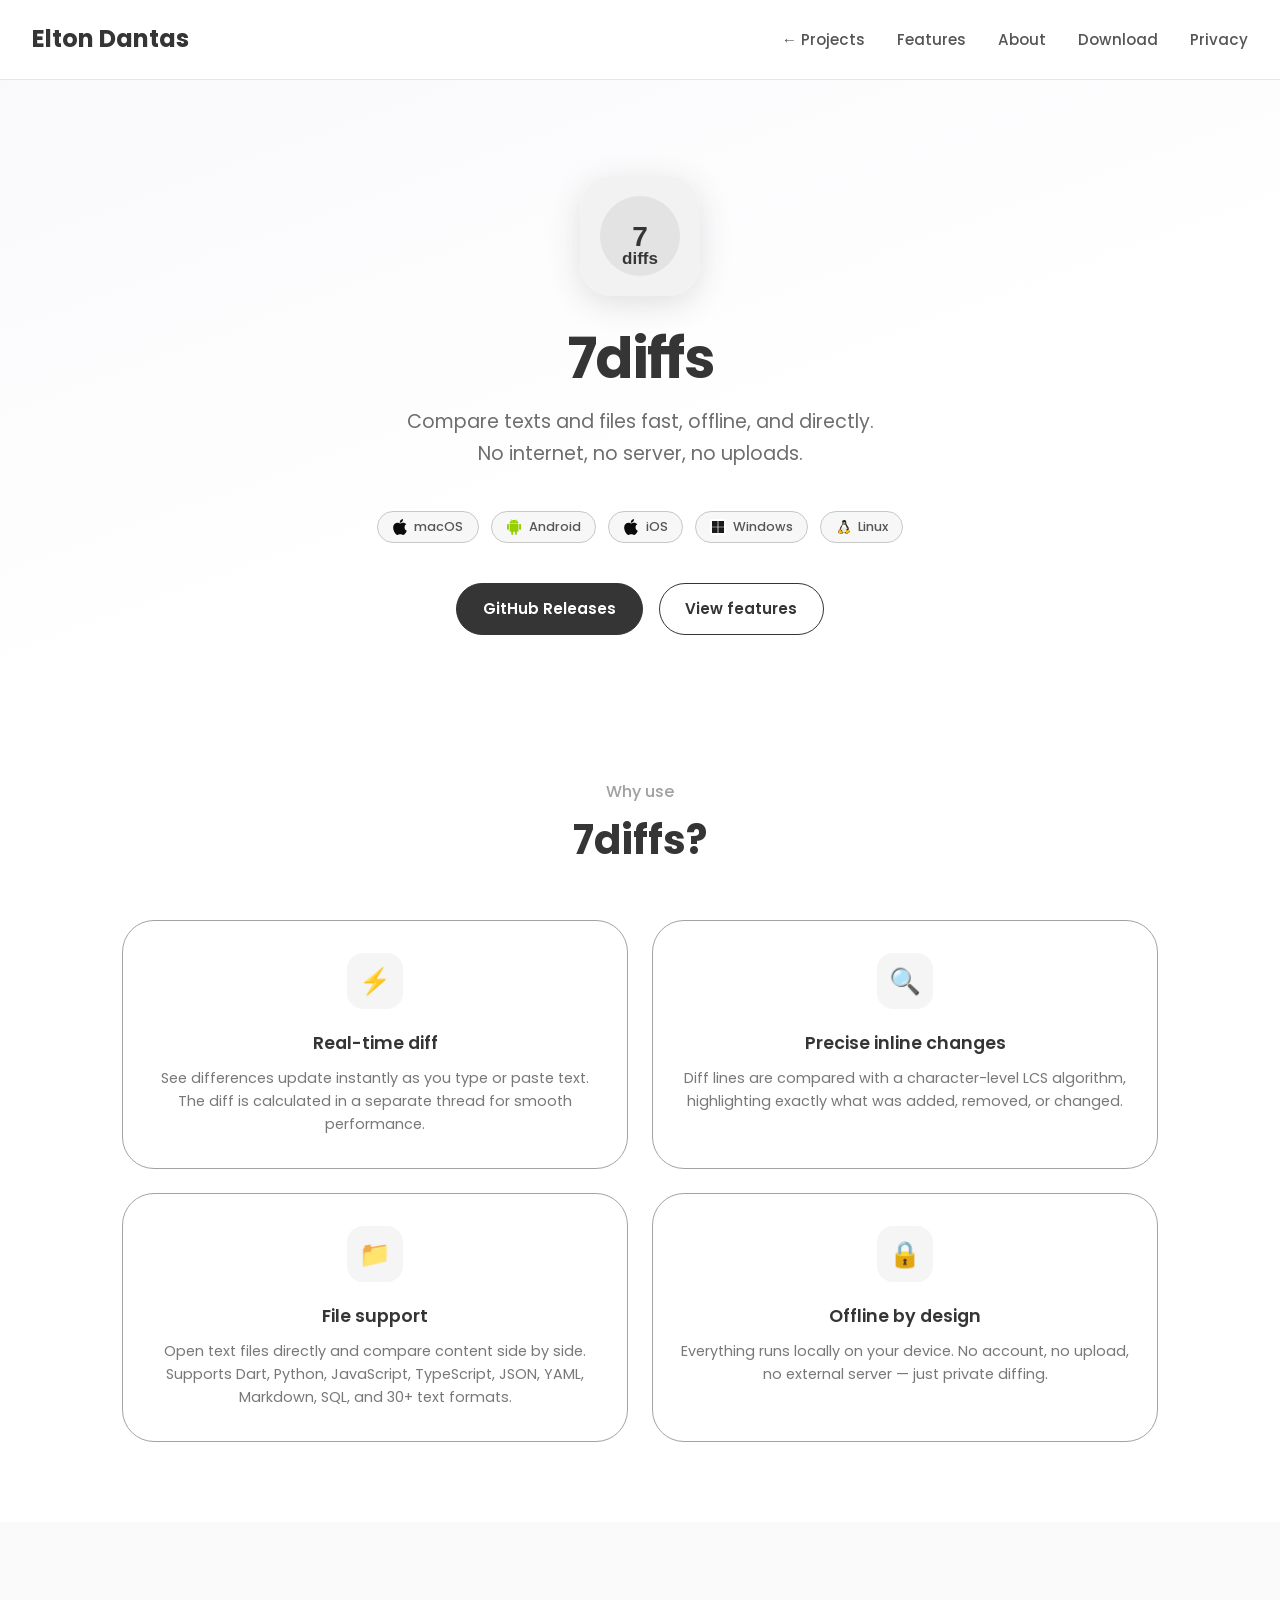
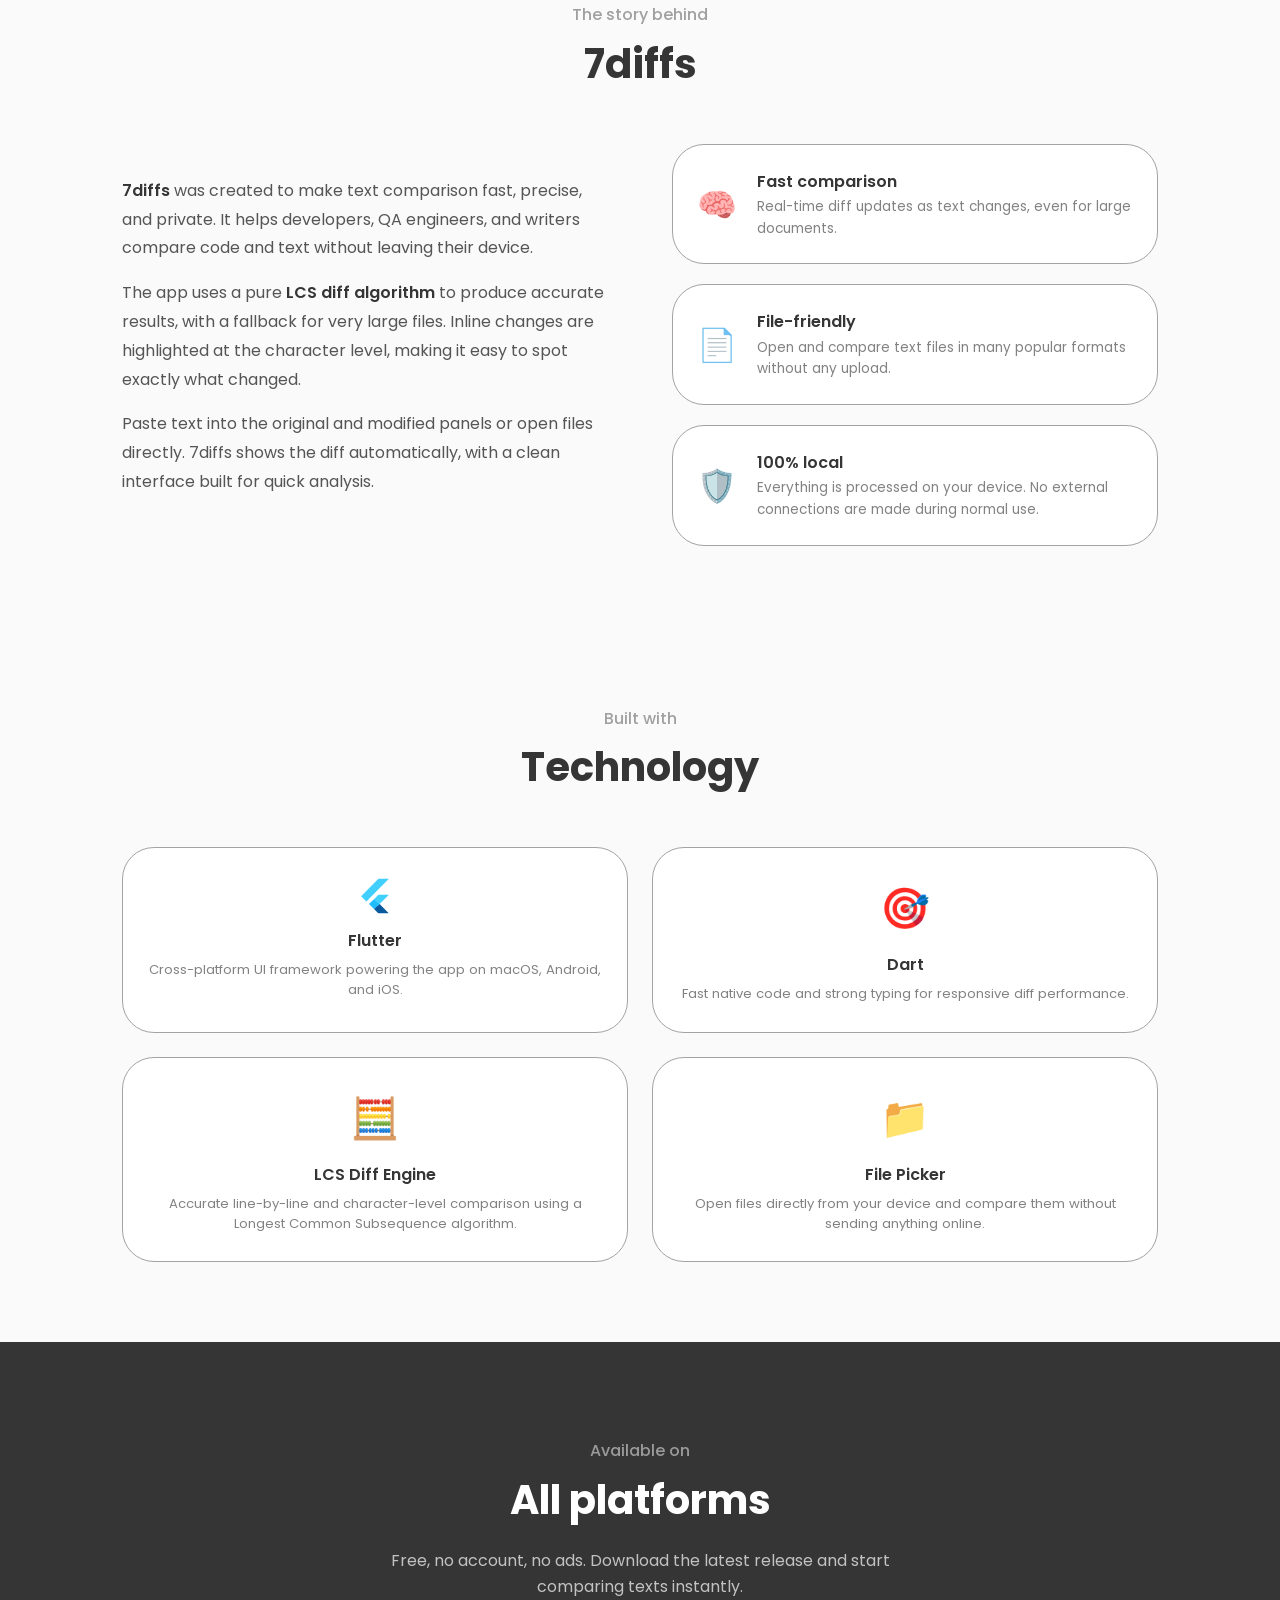
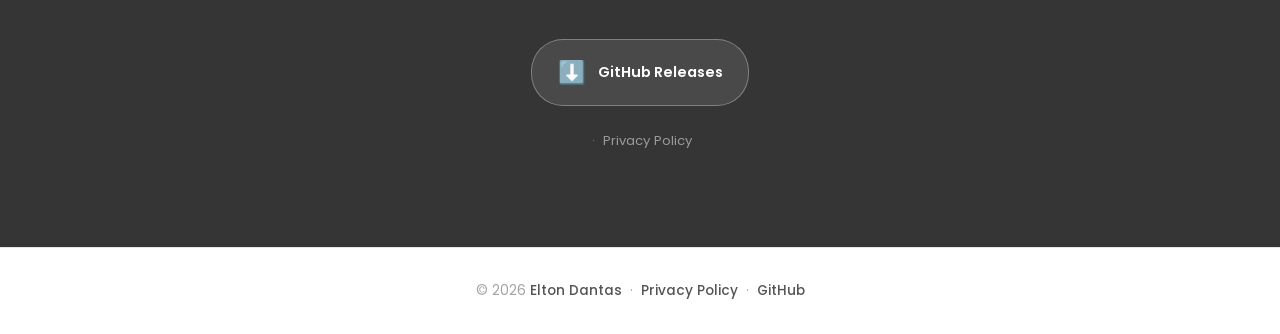
==== projects/7diffs/index.html @ 69fb4c07 "update projects" ====
<!DOCTYPE html>
<html lang="en">

<head>
    <meta charset="UTF-8" />
    <meta http-equiv="X-UA-Compatible" content="IE=edge" />
    <meta name="viewport" content="width=device-width, initial-scale=1.0" />
    <title>7diffs – Offline Text Diff Tool | Elton Dantas</title>
    <meta name="description" content="7diffs is an offline text diff tool with real-time comparison, inline highlights, and file support." />
    <link rel="stylesheet" href="style.css" />
</head>

<body>

    <!-- Desktop Nav -->
    <nav id="desktop-nav">
        <a href="../../index.html" class="logo" style="cursor: pointer; text-decoration: none;">Elton Dantas</a>
        <ul class="nav-links">
            <li><a href="../../index.html#projects">← Projects</a></li>
            <li><a href="#features">Features</a></li>
            <li><a href="#about">About</a></li>
            <li><a href="#download">Download</a></li>
            <li><a href="privacy.html" class="nav-privacy">Privacy</a></li>
        </ul>
    </nav>

    <!-- Hamburger Nav -->
    <nav id="hamburger-nav">
        <a href="../../index.html" class="logo" style="cursor: pointer; text-decoration: none;">Elton Dantas</a>
        <div class="hamburger-menu">
            <div class="hamburger-icon" onclick="toggleMenu()">
                <span></span>
                <span></span>
                <span></span>
            </div>
            <div class="menu-links">
                <li><a href="../../index.html#projects" onclick="toggleMenu()">← Projects</a></li>
                <li><a href="#features" onclick="toggleMenu()">Features</a></li>
                <li><a href="#about" onclick="toggleMenu()">About</a></li>
                <li><a href="#download" onclick="toggleMenu()">Download</a></li>
                <li><a href="privacy.html" onclick="toggleMenu()">Privacy</a></li>
            </div>
        </div>
    </nav>

    <!-- Hero -->
    <section id="hero">
        <div class="app-icon">
            <img src="logo.svg" alt="7diffs logo" style="width:100%;height:100%;object-fit:contain;border-radius:2rem;" />
        </div>

        <h1 class="app-name">7diffs</h1>
        <p class="app-tagline">
            Compare texts and files fast, offline, and directly.<br />
            No internet, no server, no uploads.
        </p>

        <div class="platform-badges">
            <span class="badge"><img src="../assets/apple-color.svg" alt="macOS" /> macOS</span>
            <span class="badge"><img src="../assets/android-color.svg" alt="Android" /> Android</span>
            <span class="badge"><img src="../assets/apple-color.svg" alt="iOS" /> iOS</span>
            <span class="badge"><img src="../assets/windows.svg" alt="Windows" /> Windows</span>
            <span class="badge"><img src="../assets/linux.svg" alt="Linux" /> Linux</span>
        </div>

        <div class="btn-container">
            <a href="https://github.com/eltonccdantas/7diffs/releases" class="btn btn-color-1" target="_blank" rel="noopener">GitHub Releases</a>
            <a href="#features" class="btn btn-color-2">View features</a>
        </div>
    </section>

    <!-- Features -->
    <section id="features">
        <div class="container">
            <p class="section__text__p1">Why use</p>
            <h2 class="title">7diffs?</h2>

            <div class="features-grid">
                <div class="feature-card">
                    <div class="feature-icon">⚡</div>
                    <h3>Real-time diff</h3>
                    <p>See differences update instantly as you type or paste text. The diff is calculated in a separate thread for smooth performance.</p>
                </div>
                <div class="feature-card">
                    <div class="feature-icon">🔍</div>
                    <h3>Precise inline changes</h3>
                    <p>Diff lines are compared with a character-level LCS algorithm, highlighting exactly what was added, removed, or changed.</p>
                </div>
                <div class="feature-card">
                    <div class="feature-icon">📁</div>
                    <h3>File support</h3>
                    <p>Open text files directly and compare content side by side. Supports Dart, Python, JavaScript, TypeScript, JSON, YAML, Markdown, SQL, and 30+ text formats.</p>
                </div>
                <div class="feature-card">
                    <div class="feature-icon">🔒</div>
                    <h3>Offline by design</h3>
                    <p>Everything runs locally on your device. No account, no upload, no external server — just private diffing.</p>
                </div>
            </div>
        </div>
    </section>

    <!-- About -->
    <section id="about">
        <div class="container">
            <p class="section__text__p1">The story behind</p>
            <h2 class="title">7diffs</h2>

            <div class="about-content">
                <div class="about-text">
                    <p><strong>7diffs</strong> was created to make text comparison fast, precise, and private. It helps developers, QA engineers, and writers compare code and text without leaving their device.</p>
                    <p>The app uses a pure <strong>LCS diff algorithm</strong> to produce accurate results, with a fallback for very large files. Inline changes are highlighted at the character level, making it easy to spot exactly what changed.</p>
                    <p>Paste text into the original and modified panels or open files directly. 7diffs shows the diff automatically, with a clean interface built for quick analysis.</p>
                </div>

                <div class="about-stats">
                    <div class="stat-card">
                        <div class="stat-icon">🧠</div>
                        <div>
                            <h4>Fast comparison</h4>
                            <p>Real-time diff updates as text changes, even for large documents.</p>
                        </div>
                    </div>
                    <div class="stat-card">
                        <div class="stat-icon">📄</div>
                        <div>
                            <h4>File-friendly</h4>
                            <p>Open and compare text files in many popular formats without any upload.</p>
                        </div>
                    </div>
                    <div class="stat-card">
                        <div class="stat-icon">🛡️</div>
                        <div>
                            <h4>100% local</h4>
                            <p>Everything is processed on your device. No external connections are made during normal use.</p>
                        </div>
                    </div>
                </div>
            </div>
        </div>
    </section>

    <!-- Tech -->
    <section id="tech">
        <div class="container">
            <p class="section__text__p1">Built with</p>
            <h2 class="title">Technology</h2>

            <div class="tech-grid">
                <a class="tech-card" href="https://flutter.dev" target="_blank" rel="noopener">
                    <div class="tech-logo"><img src="../assets/flutter.svg" alt="Flutter" /></div>
                    <h3>Flutter</h3>
                    <p>Cross-platform UI framework powering the app on macOS, Android, and iOS.</p>
                </a>
                <a class="tech-card" href="https://dart.dev" target="_blank" rel="noopener">
                    <div class="tech-logo">🎯</div>
                    <h3>Dart</h3>
                    <p>Fast native code and strong typing for responsive diff performance.</p>
                </a>
                <div class="tech-card">
                    <div class="tech-logo">🧮</div>
                    <h3>LCS Diff Engine</h3>
                    <p>Accurate line-by-line and character-level comparison using a Longest Common Subsequence algorithm.</p>
                </div>
                <div class="tech-card">
                    <div class="tech-logo">📁</div>
                    <h3>File Picker</h3>
                    <p>Open files directly from your device and compare them without sending anything online.</p>
                </div>
            </div>
        </div>
    </section>

    <!-- Download -->
    <section id="download">
        <div class="container">
            <p class="section__text__p1">Available on</p>
            <h2 class="title">All platforms</h2>
            <p class="subtitle">Free, no account, no ads. Download the latest release and start comparing texts instantly.</p>

            <div class="download-buttons">
                <a href="https://github.com/eltonccdantas/7diffs/releases" class="store-btn" target="_blank" rel="noopener">
                    <span class="store-btn-icon">⬇️</span>
                    GitHub Releases
                </a>
            </div>

            <p class="download-note">
                &nbsp;·&nbsp;
                <a href="privacy.html" style="color: rgba(255,255,255,0.5);">Privacy Policy</a>
            </p>
        </div>
    </section>

    <!-- Footer -->
    <footer>
        <p>
            &copy; 2026 <a href="../../index.html">Elton Dantas</a>
            &nbsp;·&nbsp;
            <a href="privacy.html">Privacy Policy</a>
            &nbsp;·&nbsp;
            <a href="https://github.com/eltonccdantas/7diffs" target="_blank" rel="noopener">GitHub</a>
        </p>
    </footer>

    <script>
        function toggleMenu() {
            const menu = document.querySelector(".menu-links");
            const icon = document.querySelector(".hamburger-icon");
            menu.classList.toggle("open");
            icon.classList.toggle("open");
        }
    </script>

</body>

</html>
---- projects/7diffs/style.css ----
@import "../shared.css";
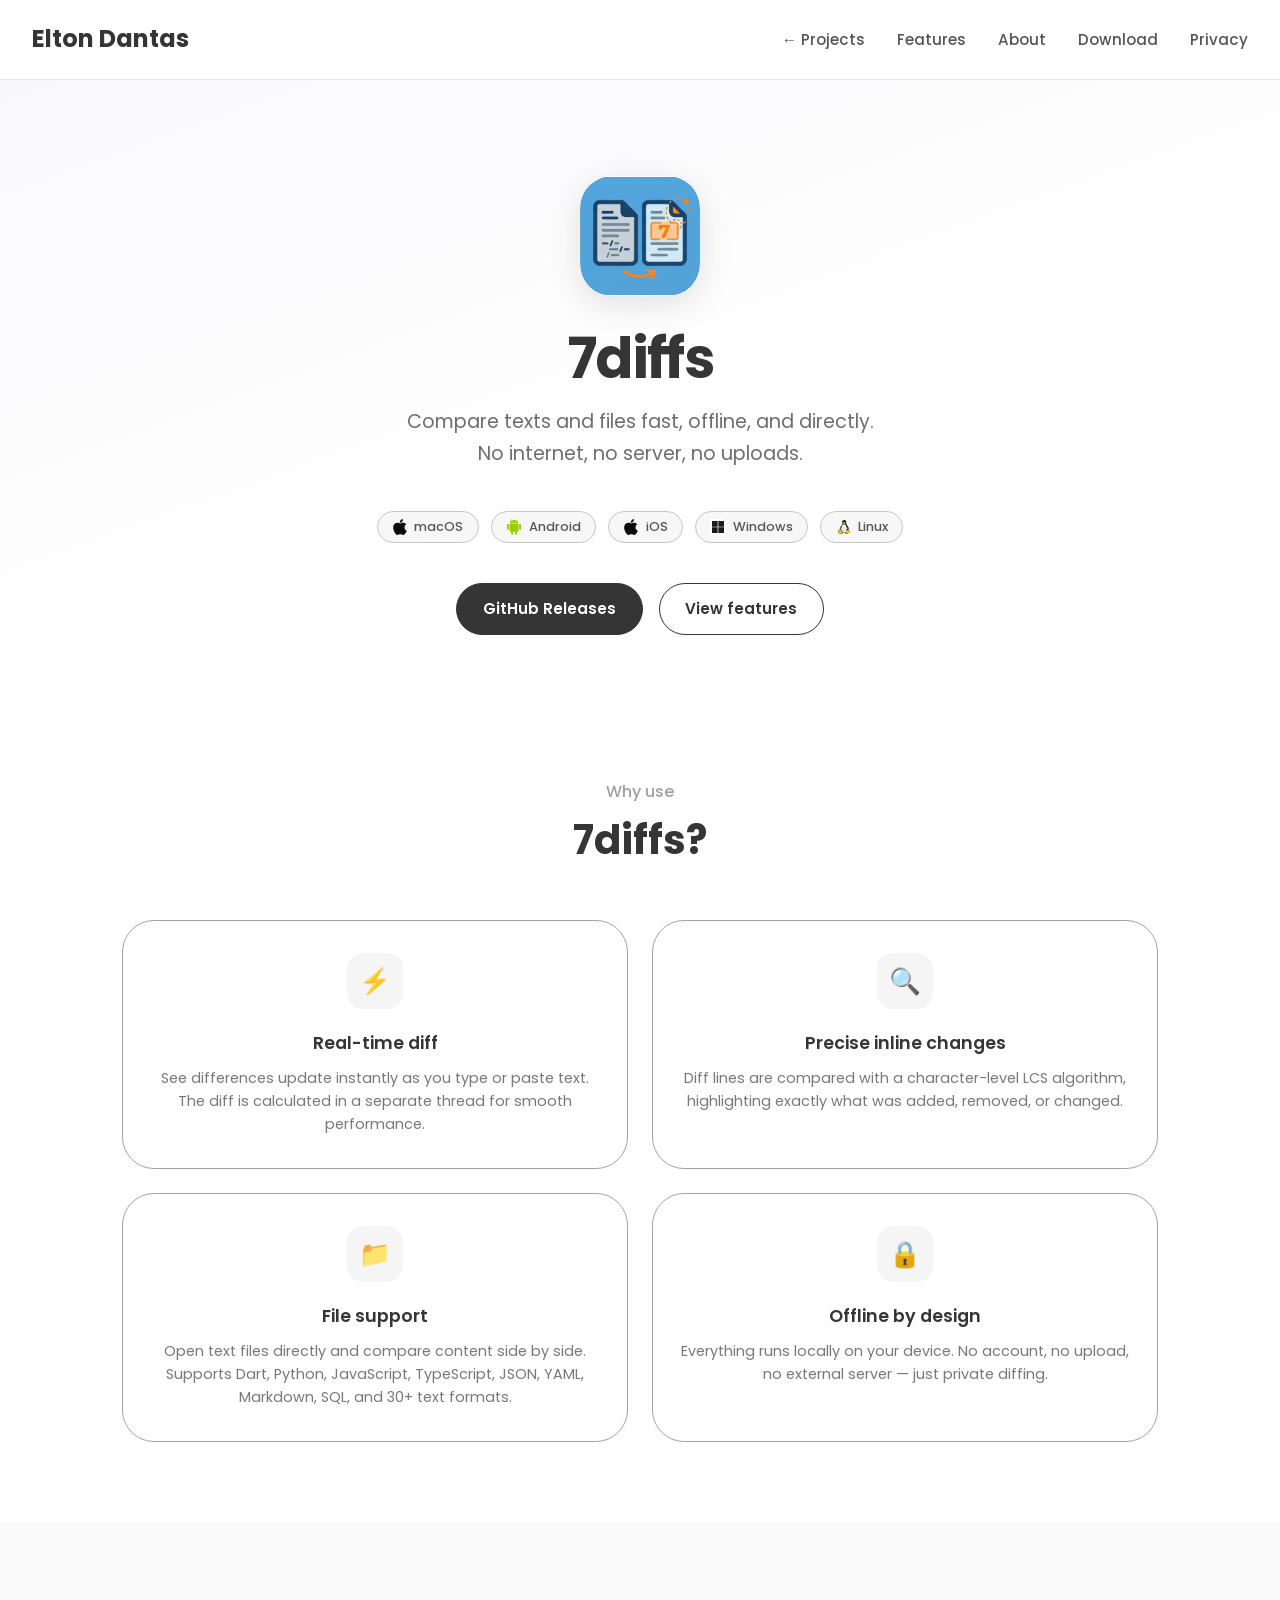
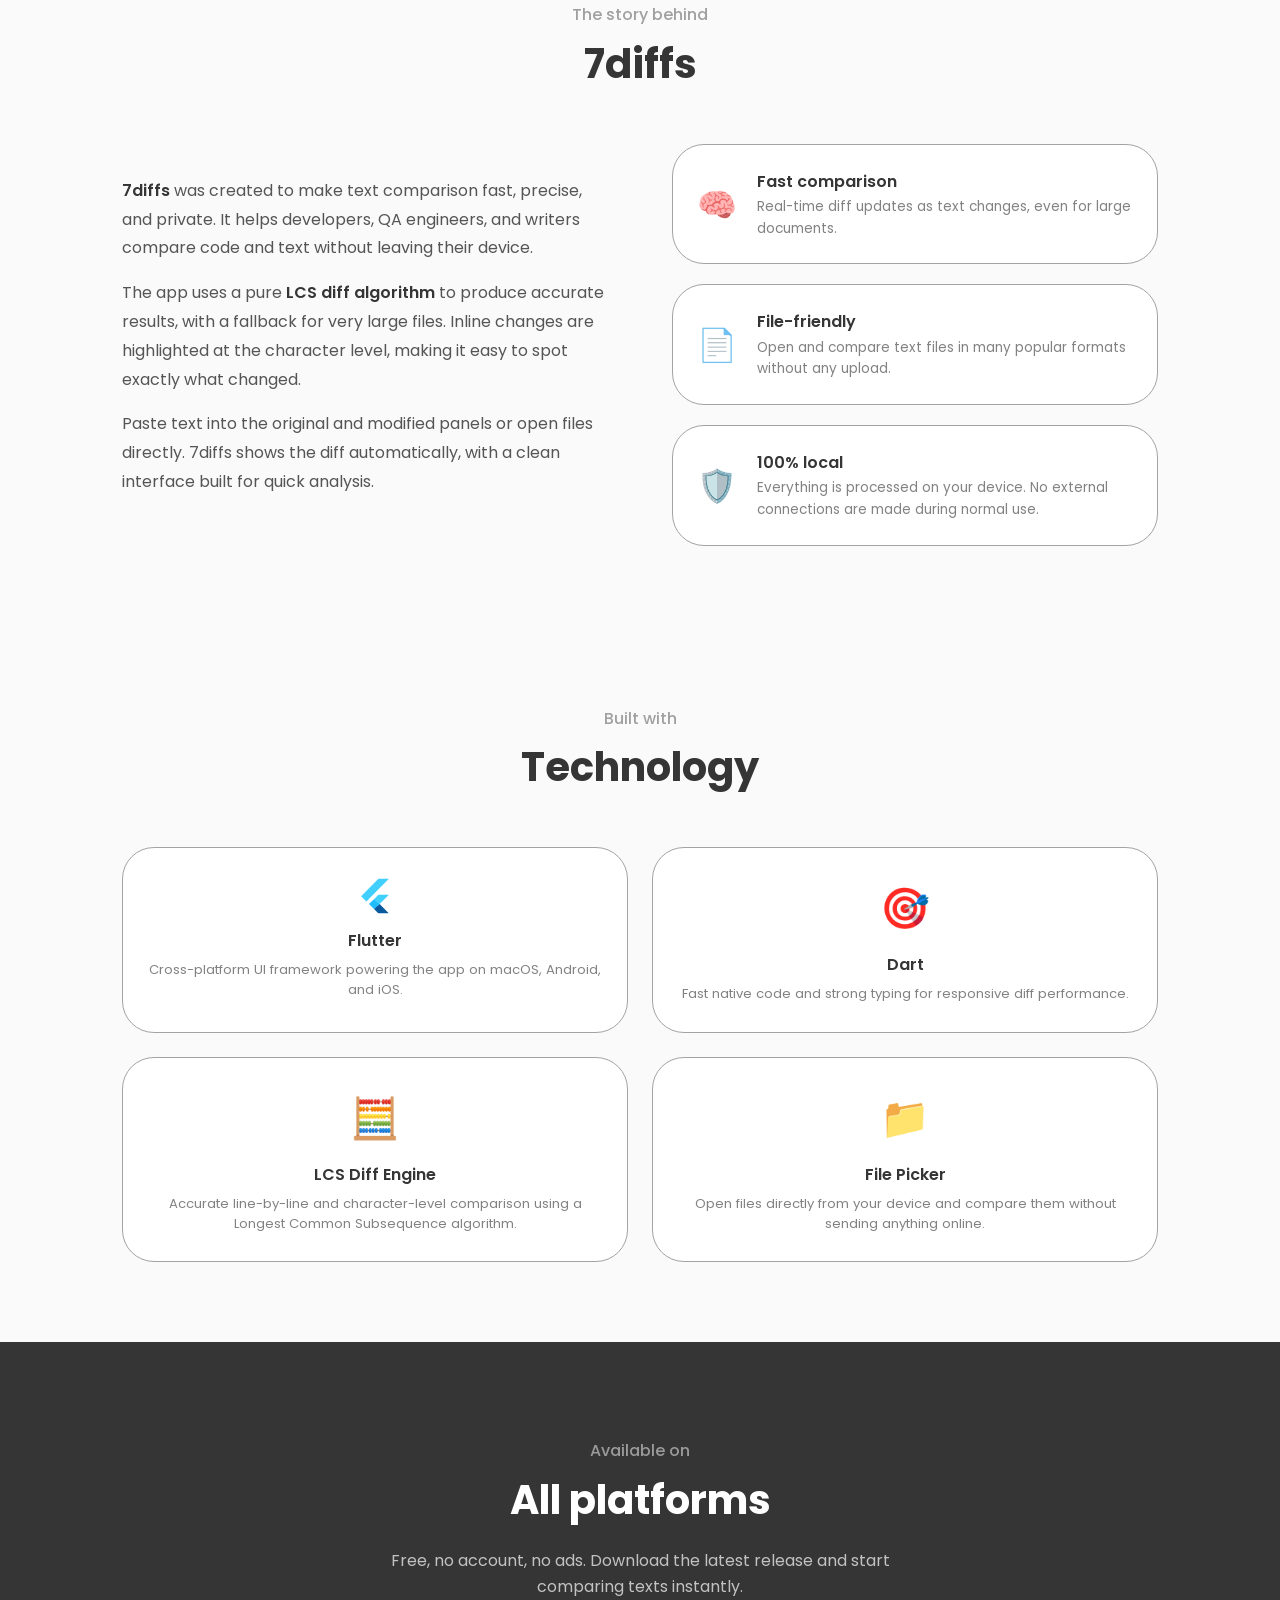
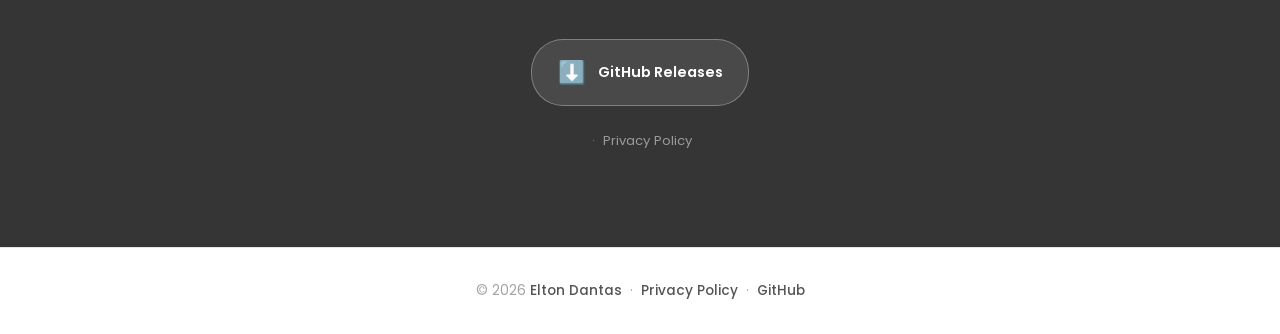
==== commit a388fd27: "update 7diffs project" ====
--- a/projects/7diffs/index.html
+++ b/projects/7diffs/index.html
@@ -6,7 +6,8 @@
     <meta http-equiv="X-UA-Compatible" content="IE=edge" />
     <meta name="viewport" content="width=device-width, initial-scale=1.0" />
     <title>7diffs – Offline Text Diff Tool | Elton Dantas</title>
-    <meta name="description" content="7diffs is an offline text diff tool with real-time comparison, inline highlights, and file support." />
+    <meta name="description"
+        content="7diffs is an offline text diff tool with real-time comparison, inline highlights, and file support." />
     <link rel="stylesheet" href="style.css" />
 </head>
 
@@ -46,7 +47,8 @@
     <!-- Hero -->
     <section id="hero">
         <div class="app-icon">
-            <img src="logo.svg" alt="7diffs logo" style="width:100%;height:100%;object-fit:contain;border-radius:2rem;" />
+            <img src="7diffs.png" alt="7diffs logo"
+                style="width:100%;height:100%;object-fit:contain;border-radius:2rem;" />
         </div>
 
         <h1 class="app-name">7diffs</h1>
@@ -64,7 +66,8 @@
         </div>
 
         <div class="btn-container">
-            <a href="https://github.com/eltonccdantas/7diffs/releases" class="btn btn-color-1" target="_blank" rel="noopener">GitHub Releases</a>
+            <a href="https://github.com/eltonccdantas/7diffs/releases" class="btn btn-color-1" target="_blank"
+                rel="noopener">GitHub Releases</a>
             <a href="#features" class="btn btn-color-2">View features</a>
         </div>
     </section>
@@ -79,22 +82,26 @@
                 <div class="feature-card">
                     <div class="feature-icon">⚡</div>
                     <h3>Real-time diff</h3>
-                    <p>See differences update instantly as you type or paste text. The diff is calculated in a separate thread for smooth performance.</p>
+                    <p>See differences update instantly as you type or paste text. The diff is calculated in a separate
+                        thread for smooth performance.</p>
                 </div>
                 <div class="feature-card">
                     <div class="feature-icon">🔍</div>
                     <h3>Precise inline changes</h3>
-                    <p>Diff lines are compared with a character-level LCS algorithm, highlighting exactly what was added, removed, or changed.</p>
+                    <p>Diff lines are compared with a character-level LCS algorithm, highlighting exactly what was
+                        added, removed, or changed.</p>
                 </div>
                 <div class="feature-card">
                     <div class="feature-icon">📁</div>
                     <h3>File support</h3>
-                    <p>Open text files directly and compare content side by side. Supports Dart, Python, JavaScript, TypeScript, JSON, YAML, Markdown, SQL, and 30+ text formats.</p>
+                    <p>Open text files directly and compare content side by side. Supports Dart, Python, JavaScript,
+                        TypeScript, JSON, YAML, Markdown, SQL, and 30+ text formats.</p>
                 </div>
                 <div class="feature-card">
                     <div class="feature-icon">🔒</div>
                     <h3>Offline by design</h3>
-                    <p>Everything runs locally on your device. No account, no upload, no external server — just private diffing.</p>
+                    <p>Everything runs locally on your device. No account, no upload, no external server — just private
+                        diffing.</p>
                 </div>
             </div>
         </div>
@@ -108,9 +115,13 @@
 
             <div class="about-content">
                 <div class="about-text">
-                    <p><strong>7diffs</strong> was created to make text comparison fast, precise, and private. It helps developers, QA engineers, and writers compare code and text without leaving their device.</p>
-                    <p>The app uses a pure <strong>LCS diff algorithm</strong> to produce accurate results, with a fallback for very large files. Inline changes are highlighted at the character level, making it easy to spot exactly what changed.</p>
-                    <p>Paste text into the original and modified panels or open files directly. 7diffs shows the diff automatically, with a clean interface built for quick analysis.</p>
+                    <p><strong>7diffs</strong> was created to make text comparison fast, precise, and private. It helps
+                        developers, QA engineers, and writers compare code and text without leaving their device.</p>
+                    <p>The app uses a pure <strong>LCS diff algorithm</strong> to produce accurate results, with a
+                        fallback for very large files. Inline changes are highlighted at the character level, making it
+                        easy to spot exactly what changed.</p>
+                    <p>Paste text into the original and modified panels or open files directly. 7diffs shows the diff
+                        automatically, with a clean interface built for quick analysis.</p>
                 </div>
 
                 <div class="about-stats">
@@ -132,7 +143,8 @@
                         <div class="stat-icon">🛡️</div>
                         <div>
                             <h4>100% local</h4>
-                            <p>Everything is processed on your device. No external connections are made during normal use.</p>
+                            <p>Everything is processed on your device. No external connections are made during normal
+                                use.</p>
                         </div>
                     </div>
                 </div>
@@ -160,7 +172,8 @@
                 <div class="tech-card">
                     <div class="tech-logo">🧮</div>
                     <h3>LCS Diff Engine</h3>
-                    <p>Accurate line-by-line and character-level comparison using a Longest Common Subsequence algorithm.</p>
+                    <p>Accurate line-by-line and character-level comparison using a Longest Common Subsequence
+                        algorithm.</p>
                 </div>
                 <div class="tech-card">
                     <div class="tech-logo">📁</div>
@@ -176,10 +189,12 @@
         <div class="container">
             <p class="section__text__p1">Available on</p>
             <h2 class="title">All platforms</h2>
-            <p class="subtitle">Free, no account, no ads. Download the latest release and start comparing texts instantly.</p>
+            <p class="subtitle">Free, no account, no ads. Download the latest release and start comparing texts
+                instantly.</p>
 
             <div class="download-buttons">
-                <a href="https://github.com/eltonccdantas/7diffs/releases" class="store-btn" target="_blank" rel="noopener">
+                <a href="https://github.com/eltonccdantas/7diffs/releases" class="store-btn" target="_blank"
+                    rel="noopener">
                     <span class="store-btn-icon">⬇️</span>
                     GitHub Releases
                 </a>
@@ -214,4 +229,4 @@
 
 </body>
 
-</html>
+</html>
